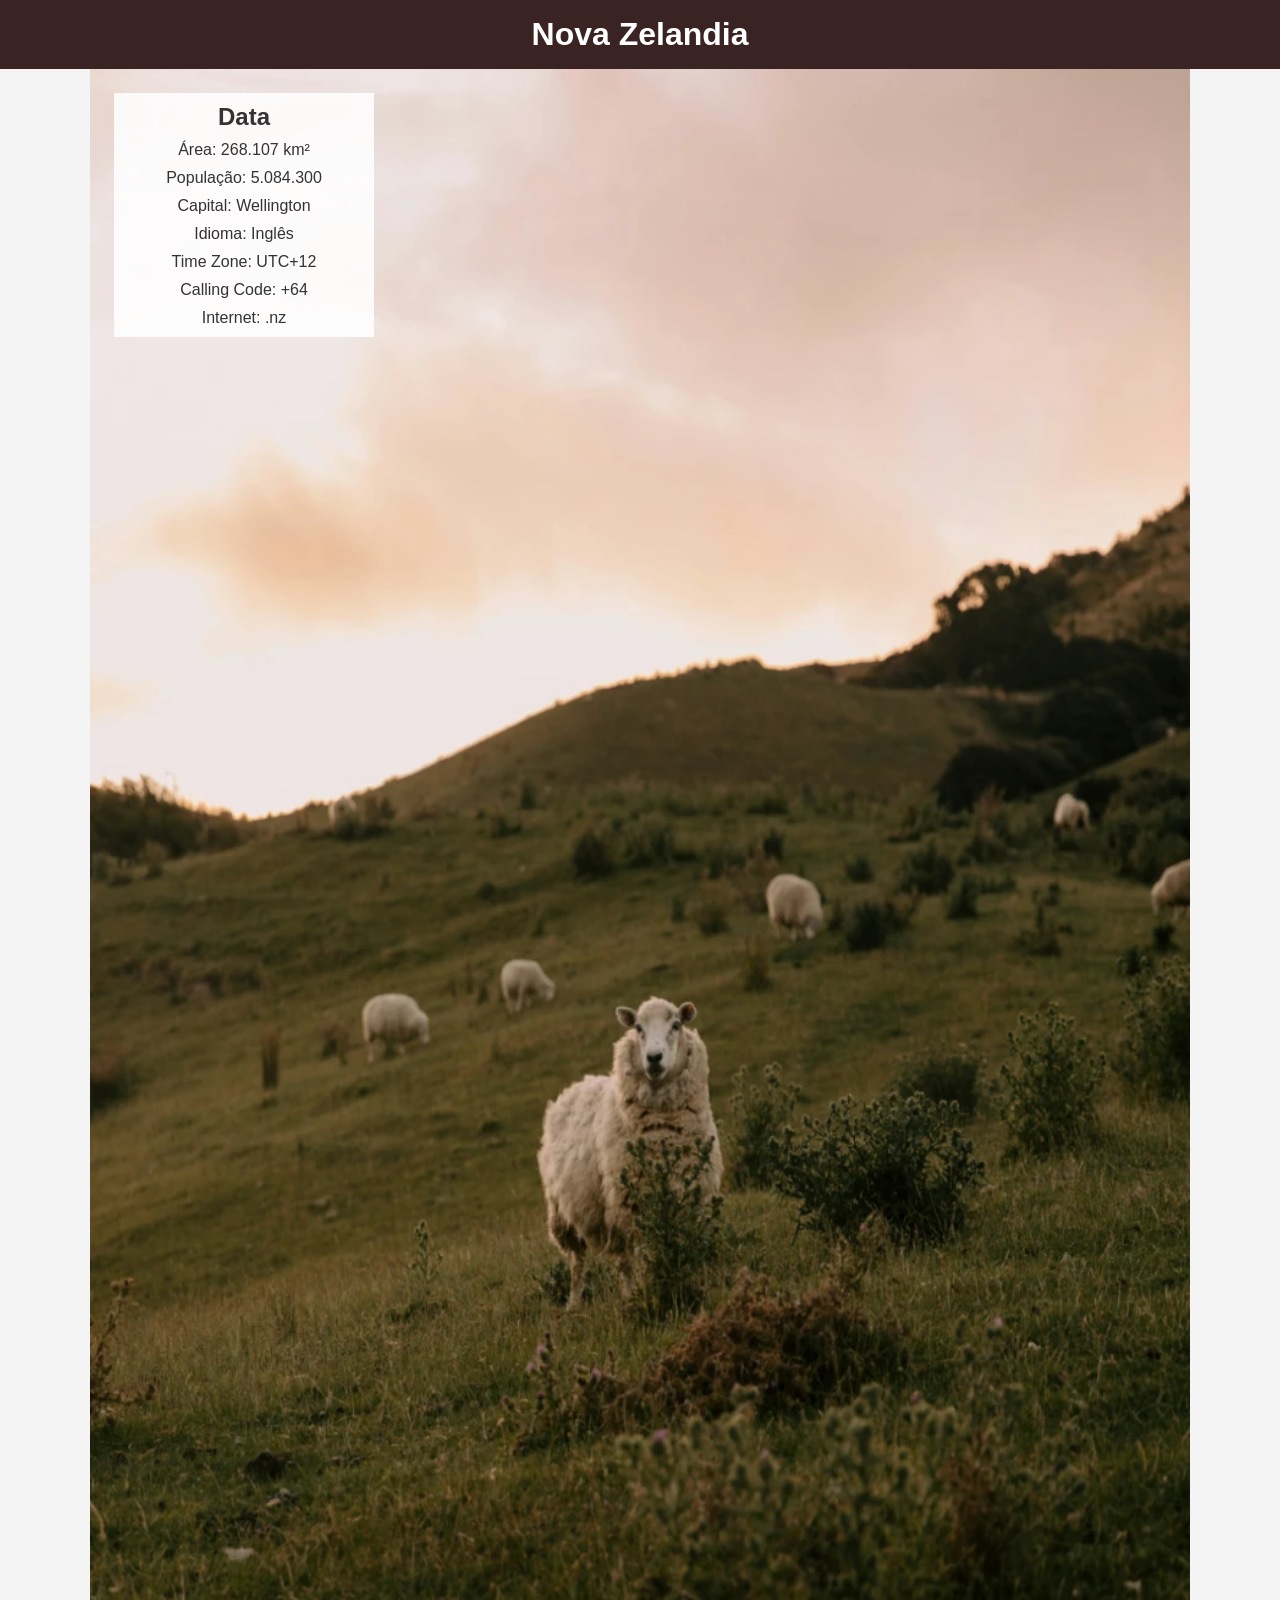
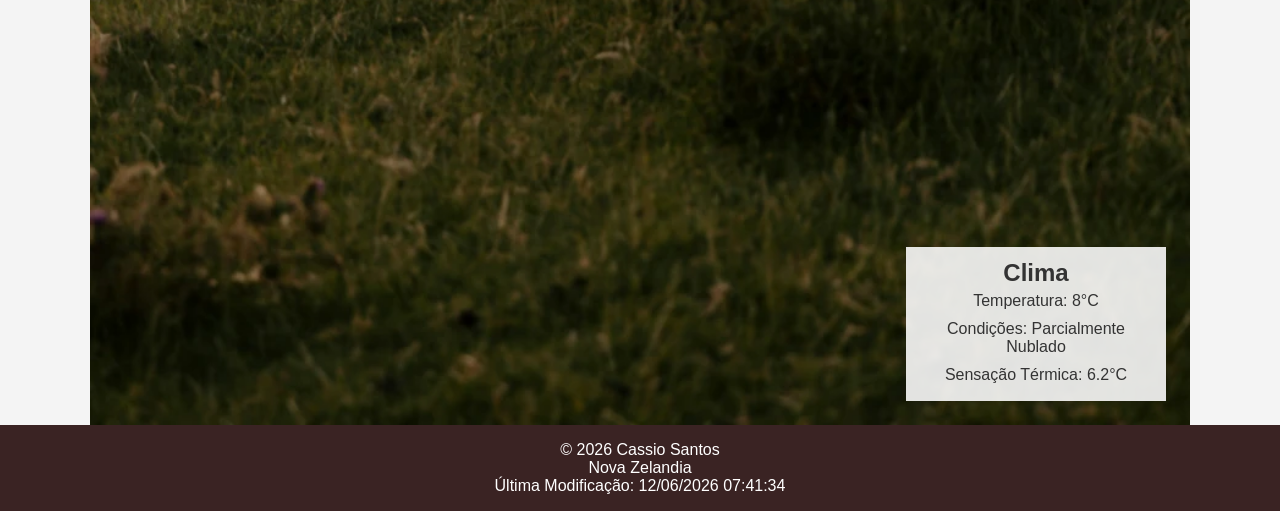
==== local.html @ 4420eda9 "atividade semanal" ====
<!DOCTYPE html>
<html lang="en">
<head>
    <meta charset='utf-8'>
    <meta name='viewport' content='width=device-width, initial-scale=1'>
    <title>Nova Zelandia</title>
    <link rel='stylesheet' href='estilos/local.css'>
    <script src="scripts/local.js" defer></script>
</head>


<body>

    <header>
        <h1>Nova Zelandia</h1>

    </header>    
    <main>
    <div class="principal">
    <picture>
      <source srcset="imagens/imagem-grande.webp" media="(min-width: 1500px)">
      <source srcset="imagens/imagem-media.webp" media="(min-width: 1000px)">
      <img src="imagens/imagem-pequena.webp" media="(min-width: 500px)" alt="Imagem principal">
    </picture>

    <section class="informacoes">
        <h2>Data</h2>
        <ul>
            <li><span>Área:</span> 268.107 km²</li>
            <li><span>População:</span> 5.084.300</li>
            <li><span>Capital:</span> Wellington</li>
            <li><span>Idioma:</span> Inglês</li>
            <li><span>Time Zone:</span> UTC+12</li>
            <li><span>Calling Code:</span> +64</li>
            <li><span>Internet:</span> .nz</li>
        </ul>

    </section>  

    <section class="clima">
        <h2>Clima <span class="icone-clima-desktop" aria-hidden="true"></span></h2>
        <img src="imagens/clima.svg" alt="Ícone de clima parcialmente nublado" class="icone-clima-celular">
        <ul>
            <li><span>Temperatura:</span> 8°C</li>
            <li><span>Condições:</span> Parcialmente Nublado</li>
            <li><span>Sensação Térmica:</span> <span id="sensacao-termica"></span></li>
        </ul>
    </section>
</main>
<footer>
    <p>© <span id="anoatual"></span> Cassio Santos</p>
    <p>Nova Zelandia</p>
    <p id="ultimaModificacao"></p>

</footer>
</body>

</html>
---- estilos/local.css ----
*{
    margin: 0;
    padding: 0;
    box-sizing: border-box;
}

body{ 

    font-family: Arial, Helvetica, sans-serif;
    background-color: #f4f4f4;
    color: #333;   

}

header{
    background-color: #3a2323;
    color: #fff;
    display: flex;
    justify-content: center;
    align-items: center;
    padding: 1rem 1rem;
    flex-wrap: wrap;
    text-align: center;
    
}

footer{
    background-color: #3a2323;
    color: #fff;
    display: flex;
    justify-content: center;
    align-items: center;
    padding: 1rem 1rem;
    flex-wrap: wrap;
    text-align: center;
    flex-direction: column;
}

picture{
    width:100%;
    height: auto;
    display: block;

}

picture img { 
    width: 100%; 
    height: auto; 
    display: block; 
}

.principal {
    max-width: 1100px;
    margin: 0 auto;
    position: relative;
}

ul li{
    list-style: none;
    justify-content: center;
    align-items: center;
    padding: 5px;
}


.informacoes h2{
    display: flex;
    justify-content: center;
    align-items: center;
    flex-wrap: wrap;
    padding: 5px;
}

li{
text-align: center;}

.clima{
    padding: 5px;}

.clima h2{
    display: flex;
    justify-content: center;
    align-items: center;
    flex-wrap: wrap;
    
}


.icone-clima-celular {
    display: block;
    width: 64px;
    height: auto;
    margin: 0.5rem auto 1rem;
}

.icone-clima-desktop {
    display: none;
}

@media (min-width: 768px) {
    .icone-clima-celular {
        display: none;
    }

    .icone-clima-desktop {
        display: inline-block;
    }
}


@media (min-width: 768px) {
    .principal {
        position: relative;
    }

    .informacoes,
    .clima {
        position: absolute;
        width: 260px;
        background-color: rgba(255, 255, 255, 0.88);
        padding: 0.75rem;
    }

    .informacoes {
        padding:5px;
        top: 1.5rem;
        left: 1.5rem;
    }

    .clima {
        bottom: 1.5rem;
        right: 1.5rem;
    }

    .icone-clima-celular {
        display: none;
    }

    .icone-clima-desktop {
        display: inline-block;
    }
}
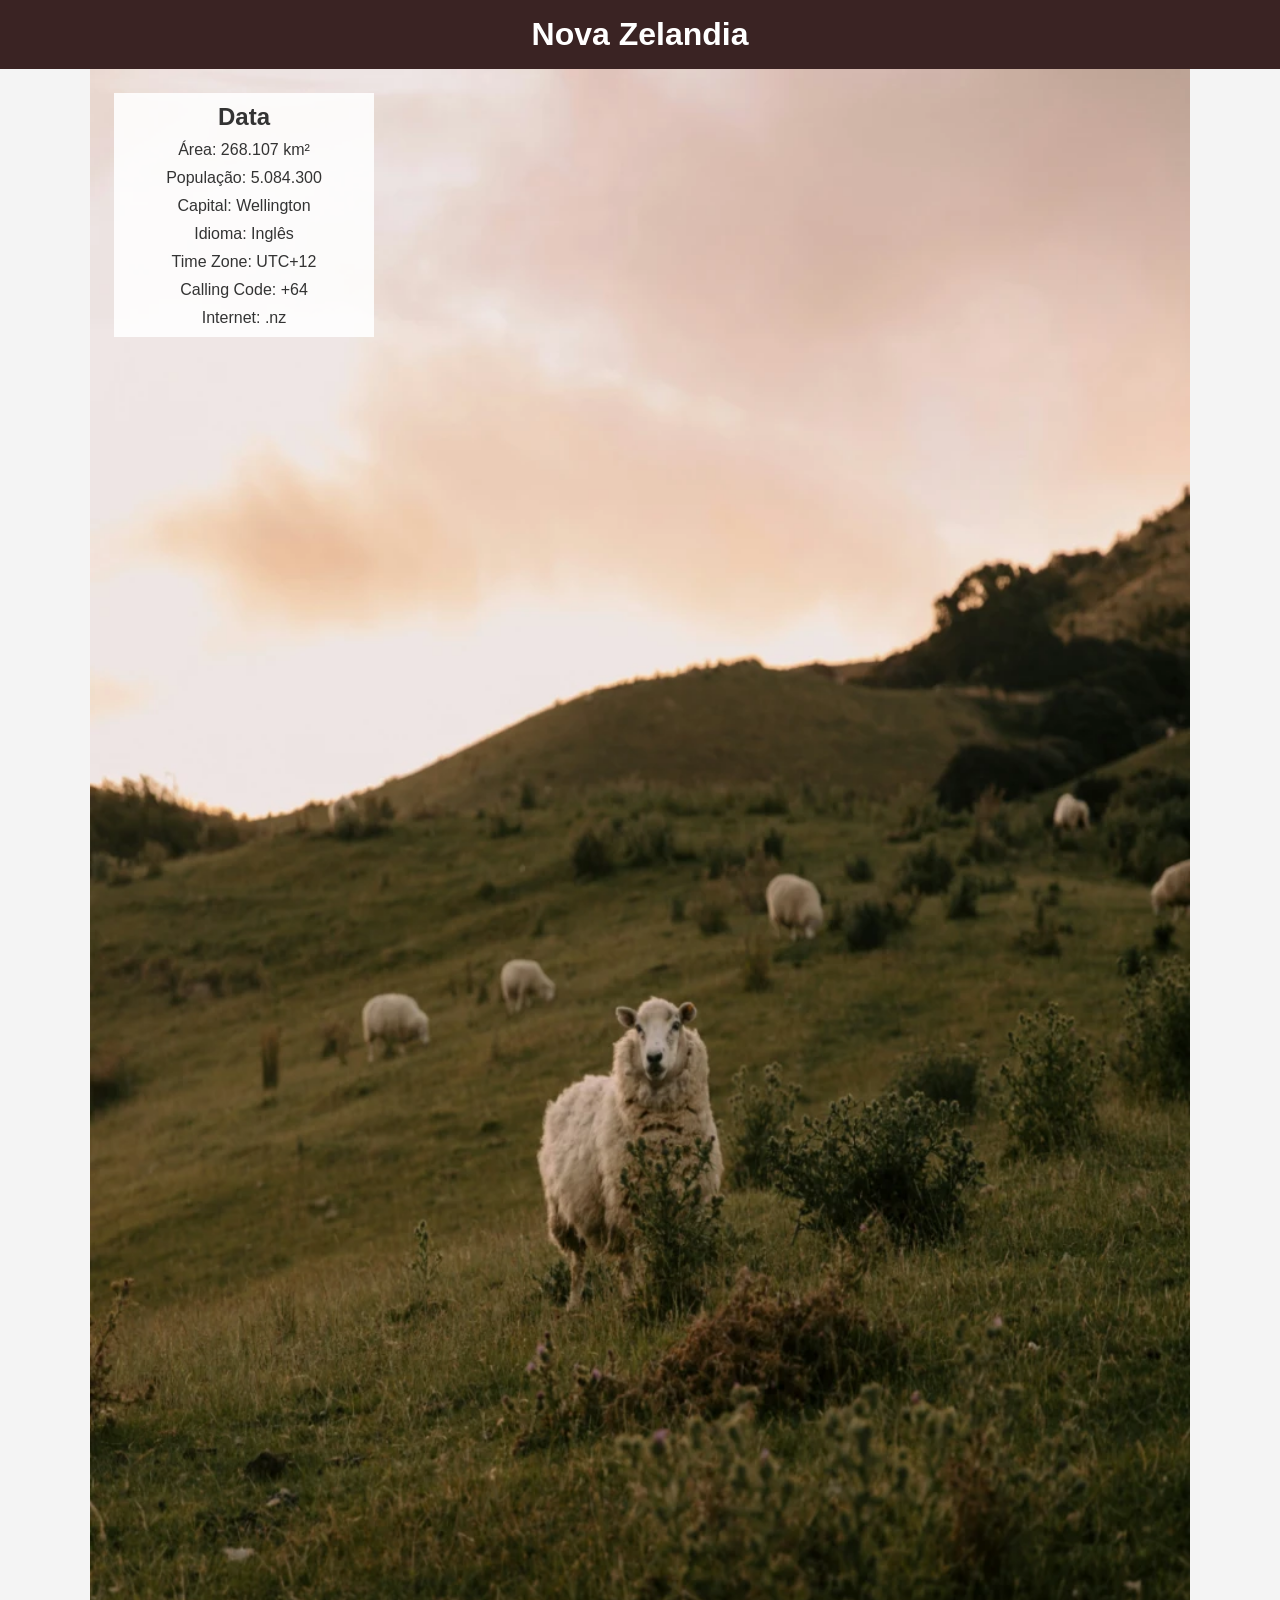
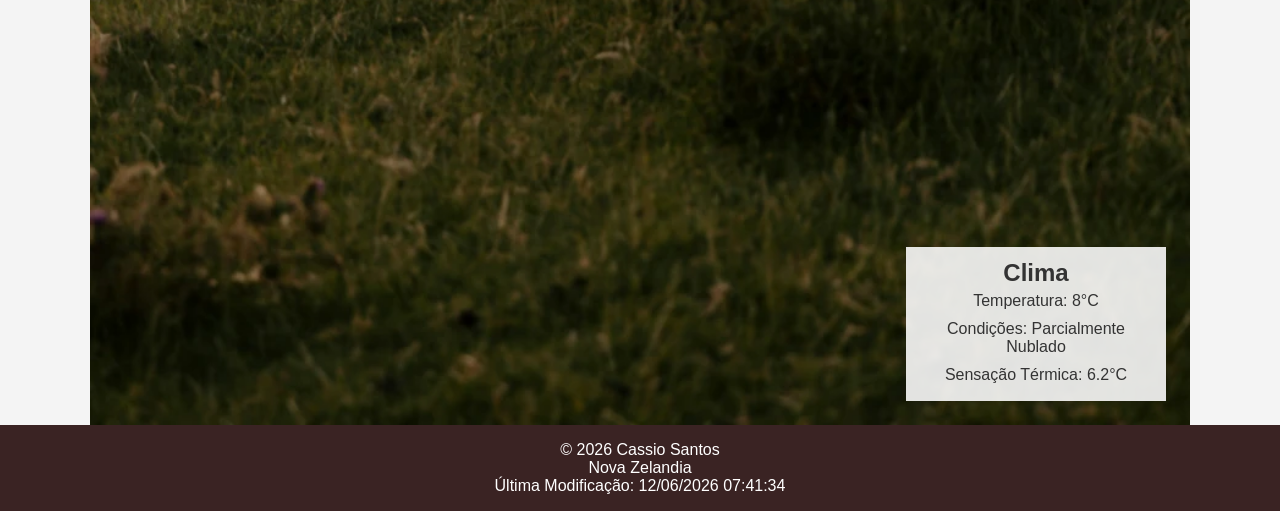
==== commit 7375c430: "ajustes no script" ====
--- a/local.html
+++ b/local.html
@@ -3,6 +3,8 @@
 <head>
     <meta charset='utf-8'>
     <meta name='viewport' content='width=device-width, initial-scale=1'>
+    <meta name='description' content='Nova Zelandia'>
+    <meta name="author" content="Cassio Santos">
     <title>Nova Zelandia</title>
     <link rel='stylesheet' href='estilos/local.css'>
     <script src="scripts/local.js" defer></script>
@@ -20,19 +22,19 @@
     <picture>
       <source srcset="imagens/imagem-grande.webp" media="(min-width: 1500px)">
       <source srcset="imagens/imagem-media.webp" media="(min-width: 1000px)">
-      <img src="imagens/imagem-pequena.webp" media="(min-width: 500px)" alt="Imagem principal">
+      <img src="imagens/imagem-pequena.webp" media="(min-width: 500px)" alt="Imagem principal da Nova Zelandia">
     </picture>
-
+    
     <section class="informacoes">
         <h2>Data</h2>
         <ul>
-            <li><span>Área:</span> 268.107 km²</li>
-            <li><span>População:</span> 5.084.300</li>
-            <li><span>Capital:</span> Wellington</li>
-            <li><span>Idioma:</span> Inglês</li>
-            <li><span>Time Zone:</span> UTC+12</li>
-            <li><span>Calling Code:</span> +64</li>
-            <li><span>Internet:</span> .nz</li>
+            <li><span>Área</span> 268.107 km²</li>
+            <li><span>População</span> 5.084.300</li>
+            <li><span>Capital</span> Wellington</li>
+            <li><span>Idioma</span> Inglês</li>
+            <li><span>Time Zone</span> UTC+12</li>
+            <li><span>Calling Code</span> +64</li>
+            <li><span>Internet</span> .nz</li>
         </ul>
 
     </section>  
@@ -41,12 +43,13 @@
         <h2>Clima <span class="icone-clima-desktop" aria-hidden="true"></span></h2>
         <img src="imagens/clima.svg" alt="Ícone de clima parcialmente nublado" class="icone-clima-celular">
         <ul>
-            <li><span>Temperatura:</span> 8°C</li>
-            <li><span>Condições:</span> Parcialmente Nublado</li>
-            <li><span>Sensação Térmica:</span> <span id="sensacao-termica"></span></li>
+            <li><span>Temperatura</span> 8°C</li>
+            <li><span>Condições</span> Parcialmente Nublado</li>
+            <li><span>Sensação Térmica</span> <span id="sensacao-termica"></span></li>
         </ul>
     </section>
-</main>
+    </div>
+    </main>
 <footer>
     <p>© <span id="anoatual"></span> Cassio Santos</p>
     <p>Nova Zelandia</p>
--- a/estilos/local.css
+++ b/estilos/local.css
@@ -1,3 +1,11 @@
+:root {
+    --cor-primaria: #3a2323;
+    --cor-fundo: #f4f4f4;
+    --cor-texto: #333333;
+    --cor-cartao: rgb(255, 255, 255, 0.9);
+    --fonte-principal: Arial, Helvetica, sans-serif;
+}
+
 *{
     margin: 0;
     padding: 0;
@@ -6,14 +14,14 @@
 
 body{ 
 
-    font-family: Arial, Helvetica, sans-serif;
-    background-color: #f4f4f4;
-    color: #333;   
+    font-family: var(--fonte-principal);
+    background-color: var(--cor-fundo);
+    color: var(--cor-texto);   
 
 }
 
 header{
-    background-color: #3a2323;
+    background-color: var(--cor-primaria);
     color: #fff;
     display: flex;
     justify-content: center;
@@ -25,7 +33,7 @@
 }
 
 footer{
-    background-color: #3a2323;
+    background-color: var(--cor-primaria);
     color: #fff;
     display: flex;
     justify-content: center;
@@ -62,6 +70,10 @@
     padding: 5px;
 }
 
+.informacoes li span:first-of-type::after,
+.clima li span:first-of-type::after {
+    content: ":";
+}
 
 .informacoes h2{
     display: flex;
